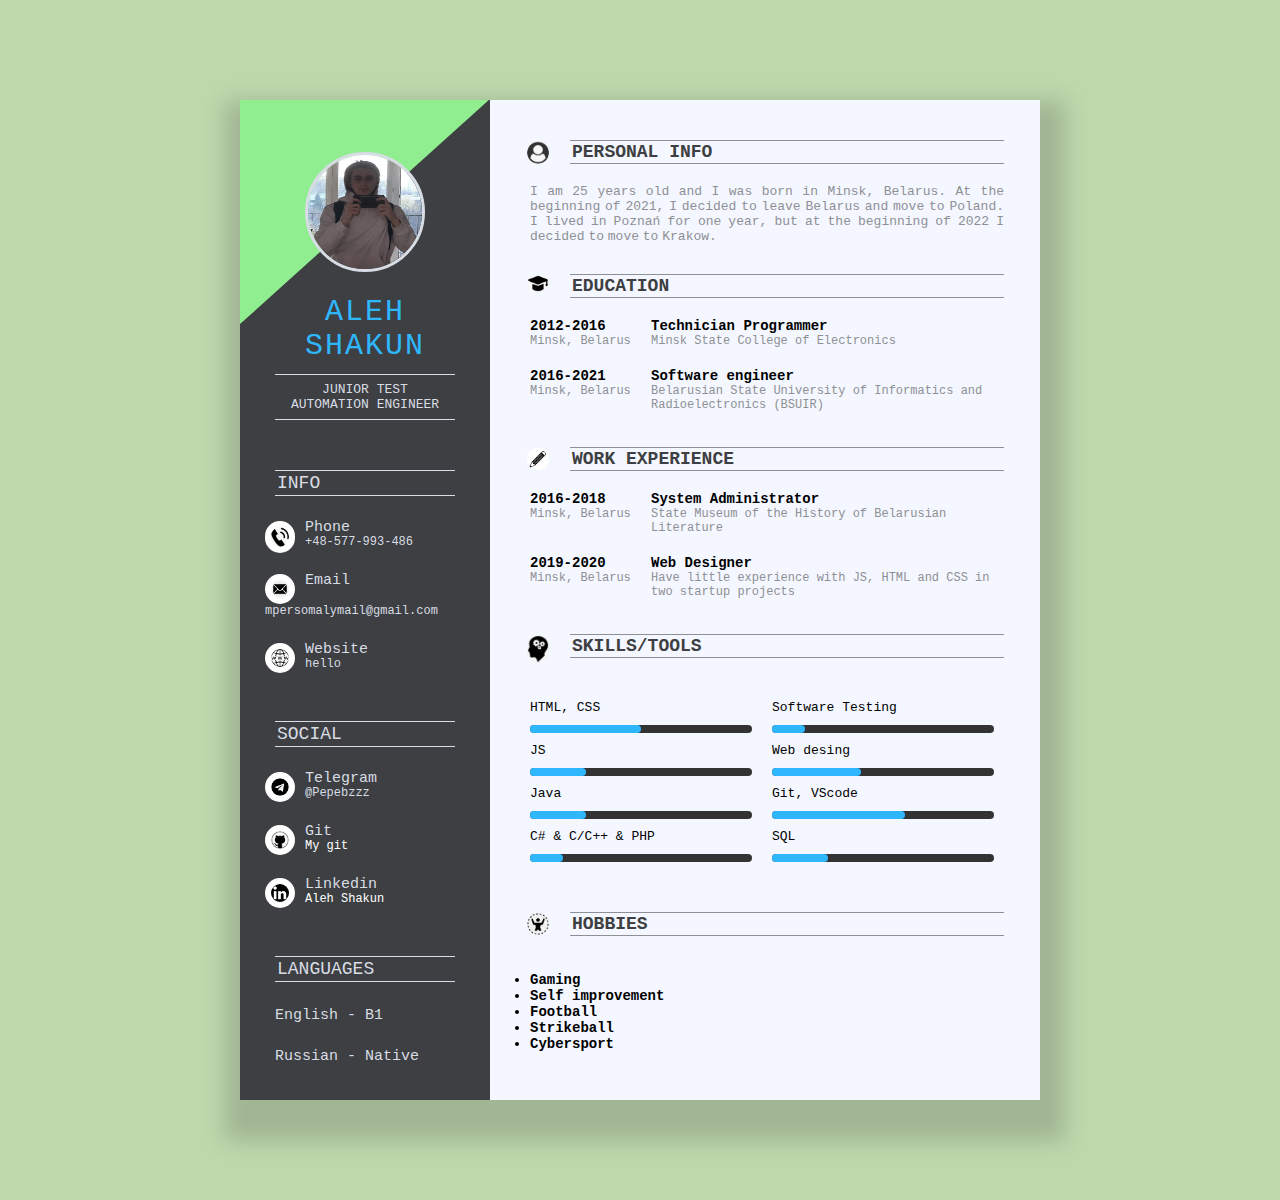
==== index.html @ ad7abf2c "regular" ====
<!DOCTYPE html>
<html>
<head>
    <title>My CV</title>
    <link rel="stylesheet" type="text/css" href="css/style.css">
 </head>
 <body >

 <div class="resume-box">

    <div class="left-section">
        <div class="profile">
            <img src="image/photo.png" class="profile-img">
            <div class="blue-box"></div>
        </div>
        <h2 class="name">Aleh<br><span>Shakun</span></h2>
        <p class="n-p">Junior Test Automation Engineer</p>

        <div class="info">
            <p class="heading">Info</p>
            <p class="p1"><span class="span1"><img src="image/call.png"></span> Phone<span><br>+48-577-993-486</span></p>
            <p class="p1"><span class="span1"><img src="image/mail.png"></span> Email<span><br>mpersomalymail@gmail.com</span></p>
            <p class="p1"><span class="span1"><img src="image/domain.png"></span> Website<span><br>hello</span></p>
        </div>

        <div class="info">
            <p class="heading">Social</p>
            <p class="p1"><span class="span1"><img src="image/telegram.png"></span>Telegram<span><br> @Pepebzzz</span></p>
            <p class="p1"><span class="span1"><img src="image/git.png"></span>Git<span><br><a href="https://github.com/Pepebzzz/My-CV" style="color:white; text-decoration: none" target="_blank">My git</a></span></p>
            <p class="p1"><span class="span1"><img src="image/linkedin.png"></span>Linkedin<span><br><a href="https://www.linkedin.com/in/aleh-shakun-028ba3232/" style="color:white; text-decoration: none" target="_blank">Aleh Shakun</a></span></p>
        </div>

        <div class="info">
            <p class="heading">Languages</p>
            <p class="p11">English<span> - B1</span></p>
            <p class="p11">Russian<span> - Native</span></p>
        </div>
    </div>

    <div class="right-section">

        <div class="right-heading">
            <img src="image/user.png">
            <p class="p2">Personal info</p>
        </div>
        <p class="p3">
            I am 25 years old and I was born in Minsk, Belarus. At the beginning of 2021, I decided to leave Belarus and move to Poland. I lived in Poznań for one year, but at the beginning of 2022 I decided to move to Krakow.
        </p>
        <div class="clearfix"></div>
        <br><br>
        <div class="right-heading">
            <img src="image/education.png">
            <p class="p2">Education</p>
        </div>
        <div class="lr-box">
                <div class="left">
                    <p class="p4">2012-2016</p>
                    <p class="p5">Minsk, Belarus</p>
                </div>
                <div class="right">
                    <p class="p4">Technician Programmer</p>
                    <p class="p5">Minsk State College of Electronics</p>
                </div>
                <div class="clearfix"></div>
        </div>

        <div class="lr-box">
            <div class="left">
                <p class="p4">2016-2021</p>
                <p class="p5">Minsk, Belarus</p>
            </div>
            <div class="right">
                <p class="p4">Software engineer</p>
                <p class="p5">Belarusian State University of Informatics and Radioelectronics (BSUIR)</p>
            </div>
            <div class="clearfix"></div>
        </div>

        <br>

        <div class="right-heading">
            <img src="image/pencil.png">
            <p class="p2">Work experience</p>
        </div>
        <div class="lr-box">
                <div class="left">
                    <p class="p4">2016-2018</p>
                    <p class="p5">Minsk, Belarus</p>
                </div>
                <div class="right">
                    <p class="p4">System Administrator</p>
                    <p class="p5">State Museum of the History of Belarusian Literature</p>
                </div>
                <div class="clearfix"></div>
        </div>

        <div class="lr-box">
            <div class="left">
                <p class="p4">2019-2020</p>
                <p class="p5">Minsk, Belarus</p>
            </div>
            <div class="right">
                <p class="p4">Web Designer</p>
                <p class="p5">Have little experience with JS, HTML and CSS in two startup projects</p>
            </div>
            <div class="clearfix"></div>
        </div>

        <br>

        <div class="right-heading">
            <img src="image/skills.png">
            <p class="p2">Skills/Tools</p>
        </div>

        <div class="clearfix"></div>

        <div class="s-box">
            <p class="p6">HTML, CSS</p>
            <div id="progress"></div>
            <p class="p6">JS</p>
            <div id="progress1"></div>
            <p class="p6">Java</p>
            <div id="progress2"></div>
            <p class="p6">C# & C/C++ & PHP</p>
            <div id="progress6"></div>
        </div>
        <div class="s-box">
            <p class="p6">Software Testing</p>
            <div id="progress6"></div>
            <p class="p6">Web desing</p>
            <div id="progress3"></div>
            <p class="p6">Git, VScode</p>
            <div id="progress4"></div>
            <p class="p6">SQL</p>
            <div id="progress5"></div>
        </div>

        <div class="clearfix"></div>
        <br><br>

        <div class="right-heading">
            <img src="image/hobby.png">
            <p class="p2">Hobbies</p>
        </div>
        <div class="clearfix"></div>
        <br>
        <br>
            <li class="p4">Gaming</li>
            <li class="p4">Self improvement</li>
            <li class="p4">Football</li>
            <li class="p4">Strikeball</li>
            <li class="p4">Cybersport</li>
            <br>
        
    </div>
    <div class="clearfix"></div>
 </div>
 </body>
 </html>
---- css/style.css ----
:root{
    --bgcolor:#bed8ac;
    --blue:#2fb7fe;
    --black:#3D3f42;
    --white:#f4f7ff;
    --gray:#d8dce4;
    --lightgray:#8e9095;
}
*{
    margin: 0px;
    padding: 0px;
    box-sizing: border-box;
    font-family: monospace;
}
body{
    background: var(--bgcolor);
}
.clearfix{
    clear: both;
}
.resume-box{
    width: 800px;
    height: 1000px;
    margin: 100px auto;
    background: var(--white);
    box-shadow: 5px 21px 20px 20px #3d3f4238;
}
.left-section{
    background: var(--black);
    width: 250px;
    height: 1000px;
    float: left;
}
.profile{
    overflow: hidden;
    position: relative;
}
.blue-box{
    width: 257px;
    height: 407px;
    background: lightgreen;
    margin-left: -100px;
    transform: rotateZ(48deg);
    margin-top: -178px;
}
.profile-img{
    position: absolute;
    z-index: 9;
    width: 120px;
    height: 120px;
    transform: translate(-50%, -50%);
    left: 50%;
    top: 49%;
    border-radius: 50%;
    border: 3px solid var(--gray);
}
.name{
    color: var(--blue);
    text-align: center;
    margin-top: -34px;
    font-size: 30px;
    letter-spacing: 2px;
    font-weight: 400;
    text-transform: uppercase;
}
.name span{
    color: var(--blue);
}
.n-p{
    width: 180px;
    margin: 0 auto;
    text-align: center;
    padding: 7px;
    border-bottom: 1px solid var(--gray);
    border-top: 1px solid var(--gray);
    color: var(--gray);
    margin-top: 11px;
    text-transform: uppercase;
}
.info{
    margin-top: 50px;
}
.heading{
    width: 180px;
    margin: 0 auto;
    padding: 2px;
    border-bottom: 1px solid var(--gray);
    border-top: 1px solid var(--gray);
    color: var(--gray);
    margin-top: 11px;
    text-transform: uppercase;
    font-size: 18px;
}
.p1{
    color: var(--gray);
    width: 200px;
    margin: 0 auto;
    margin-top: 25px;
    font-size: 15px;
    line-height: 14px;
}
.p1 span{
    font-size: 12px;
}
.p11{
    color: var(--gray);
    width: 200px;
    margin-left: 35px;
    margin-top: 27px;   
    font-size: 15px;
    line-height: 14px;
}
.span1 img{
    background: white;
    width: 30px;
    padding: 6px;
    border-radius: 16px;
    float: left;
    margin-right: 10px;
}
.right-section{
    padding: 40px 30px;
    background: var(--white);
    width: 68%;
    float: left;
    height: 1000px;
}
.right-heading img{
    width: 36px;
    padding: 7px;
    border-radius: 17px;
    float: left;
    display:inline-block;
    margin-top: -6px;
}
.p2{
    margin: 0 auto;
    padding: 2px;
    border-bottom: 1px solid var(--lightgray);
    border-top: 1px solid var(--lightgray);
    color: var(--black);
    text-transform: uppercase;
    font-size: 18px;
    font-weight: bolder;
    margin-left: 50px;
    line-height: 18px;
}
.p3{
    margin-left: 10px;
    margin-top: 20px;
    color: var(--lightgray);
    text-align: justify;
    word-spacing: -4px;
}
.left{
    width: 25%;
    float: left;
}
.right{
    width: 75%;
    float: left;
}
.lr-box{
    margin-top: 20px;
    margin-bottom: 20px;
}
.p4{
    margin-left: 10px;
    font-size: 14px;
    font-weight: 600;
}
.p5{
    margin-left: 10px;
    font-size: 12px;
    color: var(--lightgray);
}
.s-box{
    width: 50%;
    float: left;
    padding: 20px 20px 20px 0px;
}
#progress{
    margin-left: 10px;
    background: #333;
    border-radius: 13px;
    height: 8px;
    width: 100%;
}
#progress:after{
    content: '';
    display: block;
    background: var(--blue);
    width: 50%;
    height: 100%;
    border-radius: 9px;
}
#progress1{
    margin-left: 10px;
    background: #333;
    border-radius: 13px;
    height: 8px;
    width: 100%;
}
#progress1:after{
    content: '';
    display: block;
    background: var(--blue);
    width: 25%;
    height: 100%;
    border-radius: 9px;
}
#progress2{
    margin-left: 10px;
    background: #333;
    border-radius: 13px;
    height: 8px;
    width: 100%;
}
#progress2:after{
    content: '';
    display: block;
    background: var(--blue);
    width: 25%;
    height: 100%;
    border-radius: 9px;
}
#progress3{
    margin-left: 10px;
    background: #333;
    border-radius: 13px;
    height: 8px;
    width: 100%;
}
#progress3:after{
    content: '';
    display: block;
    background: var(--blue);
    width: 40%;
    height: 100%;
    border-radius: 9px;
}
#progress4{
    margin-left: 10px;
    background: #333;
    border-radius: 13px;
    height: 8px;
    width: 100%;
}
#progress4:after{
    content: '';
    display: block;
    background: var(--blue);
    width: 60%;
    height: 100%;
    border-radius: 9px;
}
#progress5{
    margin-left: 10px;
    background: #333;
    border-radius: 13px;
    height: 8px;
    width: 100%;
}
#progress5:after{
    content: '';
    display: block;
    background: var(--blue);
    width: 25%;
    height: 100%;
    border-radius: 9px;
}
#progress6{
    margin-left: 10px;
    background: #333;
    border-radius: 13px;
    height: 8px;
    width: 100%;
}
#progress6:after{
    content: '';
    display: block;
    background: var(--blue);
    width: 15%;
    height: 100%;
    border-radius: 9px;
}
.p6{
    margin-left: 10px;
    margin-top: 10px;
    margin-bottom: 10px;
}
.h-img{
    margin-top: 25px;
    width: 45px;
    margin-right: 45px;
}
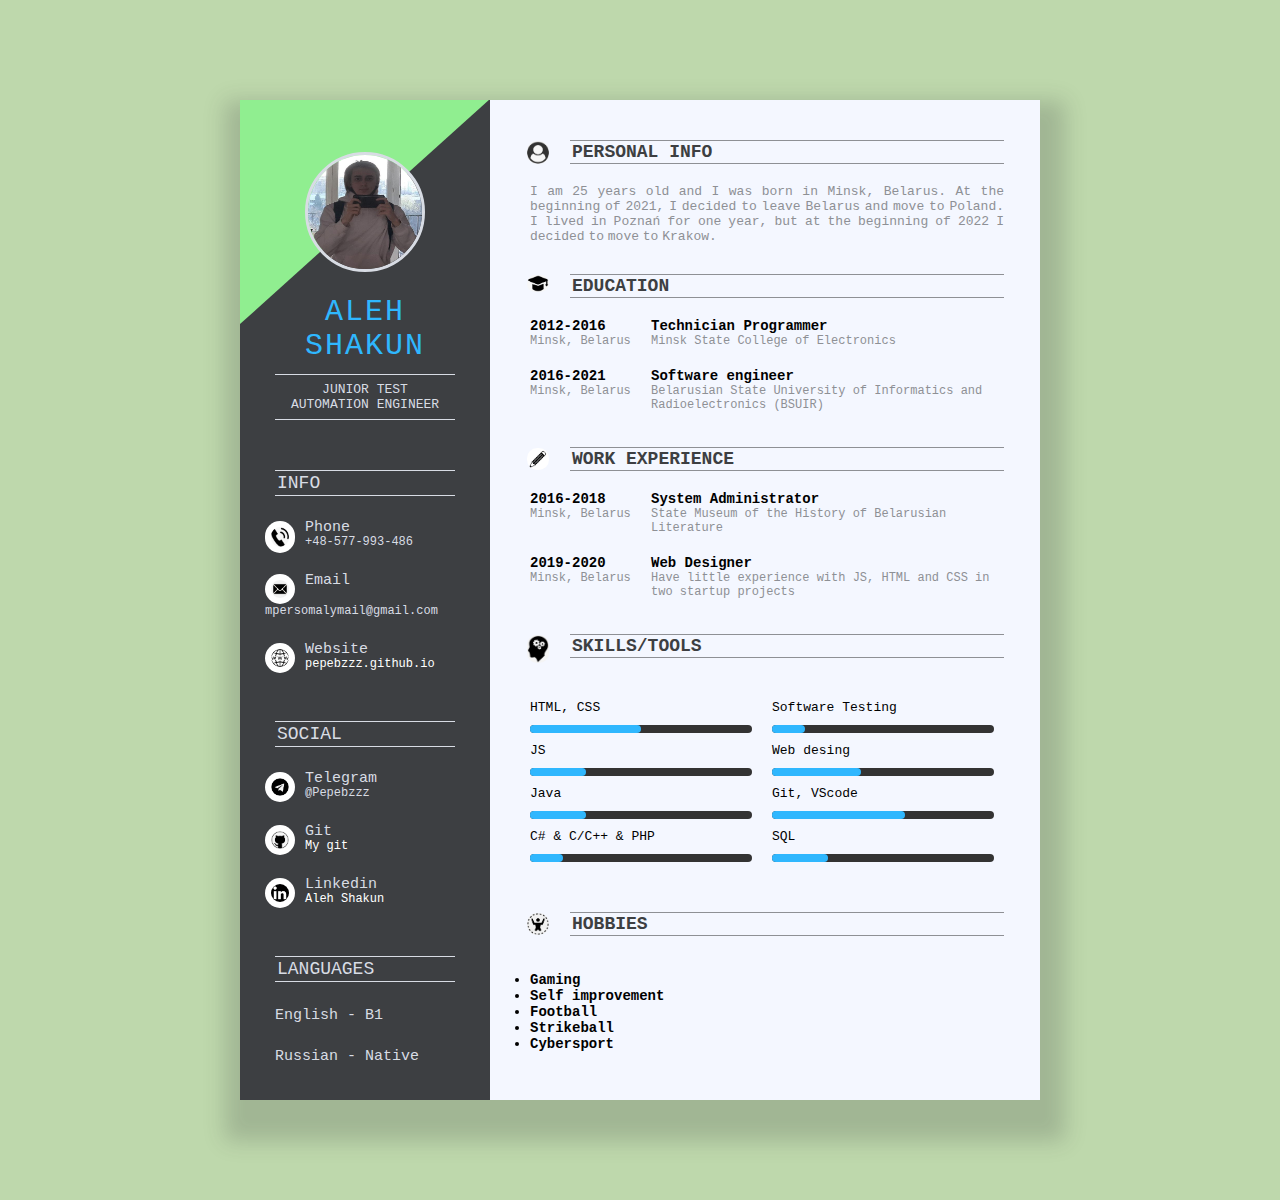
==== commit b257b853: "add link" ====
--- a/index.html
+++ b/index.html
@@ -20,7 +20,7 @@
             <p class="heading">Info</p>
             <p class="p1"><span class="span1"><img src="image/call.png"></span> Phone<span><br>+48-577-993-486</span></p>
             <p class="p1"><span class="span1"><img src="image/mail.png"></span> Email<span><br>mpersomalymail@gmail.com</span></p>
-            <p class="p1"><span class="span1"><img src="image/domain.png"></span> Website<span><br>hello</span></p>
+            <p class="p1"><span class="span1"><img src="image/domain.png"></span> Website<span><br><a href="https://pepebzzz.github.io/My-CV/" style="color:white; text-decoration: none" target="_blank">pepebzzz.github.io</a></span></p>
         </div>
 
         <div class="info">
@@ -157,4 +157,4 @@
     <div class="clearfix"></div>
  </div>
  </body>
- </html>+ </html>
